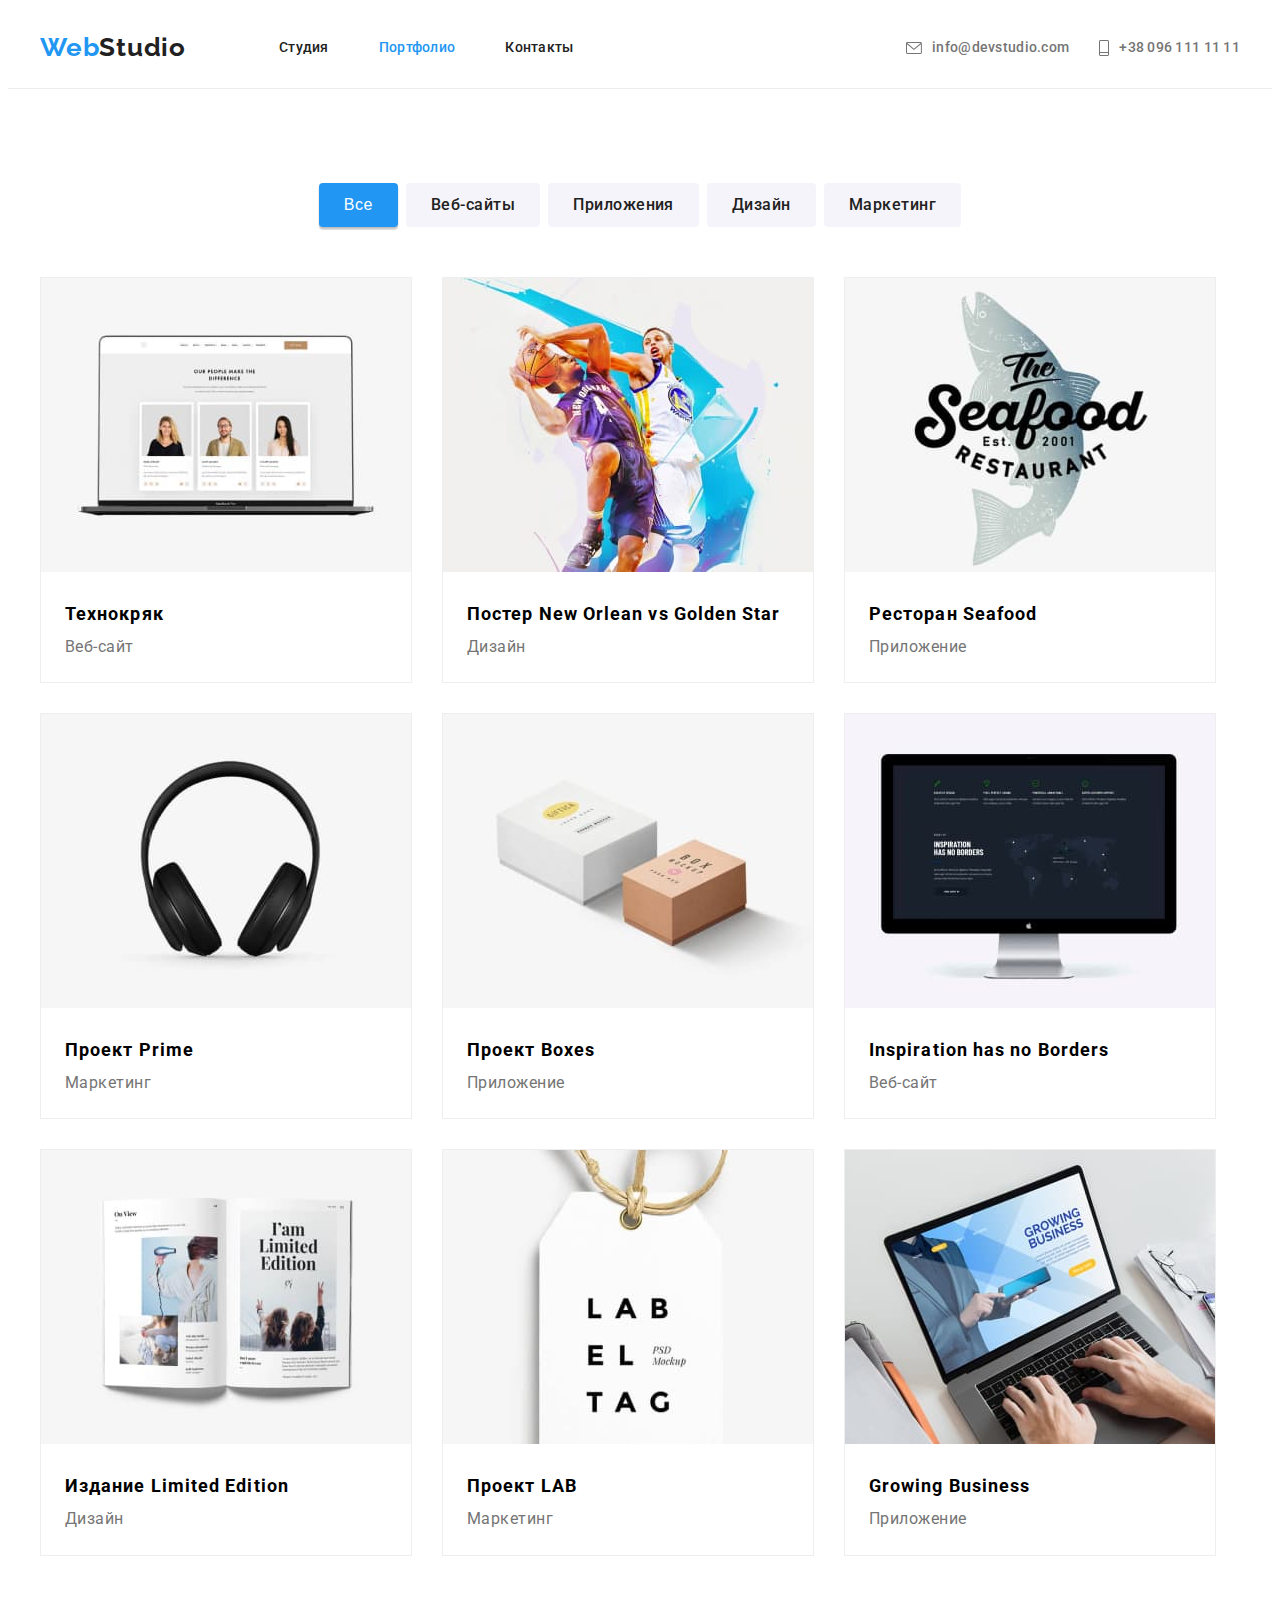
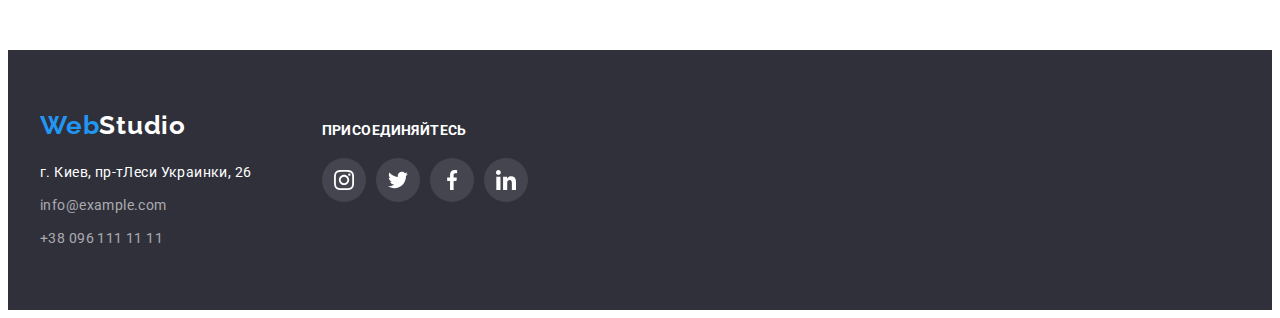
==== portfolio.html @ dd882b48 "start" ====
<!DOCTYPE html>
<html lang="ru">
<head>
    <meta charset="UTF-8">
    <meta http-equiv="X-UA-Compatible" content="IE=edge">
    <meta name="viewport" content="width=device-width, initial-scale=1.0">
    <link rel="preconnect" href="https://fonts.googleapis.com"> 
    <link rel="preconnect" href="https://fonts.gstatic.com" crossorigin> 
    <link href="https://fonts.googleapis.com/css2?family=Raleway:wght@700&family=Roboto:wght@400;500;700;900&display=swap" rel="stylesheet">
    <link rel="stylesheet" href="https://cdnjs.cloudflare.com/ajax/libs/modern-normalize/1.1.0/modern-normalize.min.css" integrity="sha512-wpPYUAdjBVSE4KJnH1VR1HeZfpl1ub8YT/NKx4PuQ5NmX2tKuGu6U/JRp5y+Y8XG2tV+wKQpNHVUX03MfMFn9Q==" crossorigin="anonymous" referrerpolicy="no-referrer" />
    <link rel="stylesheet" href="./css/style.css"> 
    <title>Portfolio</title>
</head>
<body>
    <header class="header-portfolio">
        <div class="container nav-header">
            <a href="./index.html" class="header-logo-portfolio"><span class="logo-akcent-portfolio">Web</span>Studio</a>
            <nav class="header-navigation">    
                <ul class="header-list">
                    <li class="header-item"><a href="./index.html" class="header-link-portfolio">Студия</a></li>
                    <li class="header-item"><a href="./portfolio.html" class="header-link-portfolio current ">Портфолио</a></li>
                    <li class="header-item"><a href="/" class="header-link-portfolio">Контакты</a></li>
                </ul>
            </nav>
                <div class="header-connect">
                    <ul class="header-link-second">
                        <li><a class="header-link-text-portfolio" href="emilito:info@devstudio.com">
                            <svg class="header-link-icon" width="16" height="12">
                                <use href="./images/symbol-defs.svg#icon-envelope" ></use>
                            </svg>
                            info@devstudio.com</a></li>
                        <li><a class="header-tel-portfolio" href="tel:+380961111111">
                            <svg class="header-link-icon" width="10" height="16">
                                <use href="./images/symbol-defs.svg#icon-Vector" ></use>
                            </svg>
                            +38 096 111 11 11</a></li>
                    </ul>
                </div>
        </div>
    </header>
        <!-- радіокнопки портфоліо -->
    <main>
        <section class="portfolio-block section">
            <div class="container">
                <ul class="button-portfolio-list ">
                    <li class="portfolio-button-item"><button type="button" class="hero-button-portfolio-acent button">Все</button></li>
                    <li class="portfolio-button-item"><button type="button" class="hero-button-portfolio button">Веб-сайты</button></li>
                    <li class="portfolio-button-item"><button type="button" class="hero-button-portfolio button">Приложения</button></li>
                    <li class="portfolio-button-item"><button type="button" class="hero-button-portfolio button">Дизайн</button></li>
                    <li class="portfolio-button-item"><button type="button" class="hero-button-portfolio button">Маркетинг</button></li>
                </ul>
                <ul class="portfolio-list">
                    <li class="portfolio-list-item">
                        <img src="./imagesportfolio/tex.jpg" alt="Веб-сайт" width="370"/>
                        <div class="portfolio-text-block">
                            <h3 class="portfolio-title">Технокряк</h3>
                            <p class="portfolio-text">Веб-сайт</p>
                        </div>
                    </li>
                    <li class="portfolio-list-item">
                        <img src="./imagesportfolio/poster.jpg" alt="Волейбол" width="370"/>
                        <div class="portfolio-text-block">
                            <h3 class="portfolio-title ">Постер <span lang="en">New Orlean vs Golden Star</span></h3>
                            <p class="portfolio-text">Дизайн</p>
                        </div>
                    </li>
                    <li class="portfolio-list-item">
                        <img src="./imagesportfolio/sea.jpg" alt="Риба" width="370"/>
                        <div class="portfolio-text-block">
                            <h3 class="portfolio-title">Ресторан <span lang="en">Seafood</span></h3>
                            <p class="portfolio-text">Приложение</p>
                        </div>
                    </li>
                    <li class="portfolio-list-item">
                        <img src="./imagesportfolio/prime.jpg" alt="Навушники" width="370"/>
                        <div class="portfolio-text-block">
                            <h3 class="portfolio-title">Проект <span lang="en">Prime</span></h3>
                            <p class="portfolio-text">Маркетинг</p>
                        </div>
                    </li>
                    <li class="portfolio-list-item">
                        <img src="./imagesportfolio/boxes.jpg" alt="дві коробки" width="370"/>
                        <div class="portfolio-text-block">
                            <h3 class="portfolio-title">Проект <span lang="en">Boxes</span></h3>
                            <p class="portfolio-text">Приложение</p>
                        </div>
                    </li>
                    <li class="portfolio-list-item">
                        <img src="./imagesportfolio/inspiration.jpg" alt="монітор" width="370"/>
                        <div class="portfolio-text-block">
                            <h3  class="portfolio-title" lang="en">Inspiration has no Borders</h3>
                            <p class="portfolio-text">Веб-сайт</p>
                        </div>
                    </li>
                    <li class="portfolio-list-item">
                        <img src="./imagesportfolio/book.jpg" alt="книга" width="370"/>
                        <div class="portfolio-text-block">
                            <h3 class="portfolio-title">Издание <span lang="en">Limited Edition</span></h3>
                            <p class="portfolio-text">Дизайн</p>
                        </div>
                    </li>
                    <li class="portfolio-list-item">
                        <img src="./imagesportfolio/lab.jpg" alt="бірка" width="370"/>
                        <div class="portfolio-text-block">
                            <h3 class="portfolio-title">Проект <span lang="en">LAB</span></h3>
                            <p class="portfolio-text">Маркетинг</p>
                        </div>
                    </li>
                    <li class="portfolio-list-item">
                        <img src="./imagesportfolio/lap.jpg" alt="ноутбук" width="370"/>
                        <div class="portfolio-text-block">
                            <h3 class="portfolio-title" lang="en">Growing Business</h3>
                            <p class="portfolio-text">Приложение</p>
                        </div>
                    </li>
                </ul>
            </div>
        </section>
    </main>
    <!-- підвал портфоліо -->
    <footer class="footer section-second">
        <address>
            <div class="address container">
                <div class="footer-cordenats">
                    <a class="footer-logo" href="/"><span class="logo-akcent">Web</span>Studio</a>
                    <ul class="footer-list">
                        <li class="footer-item"><a href="https://bit.ly/3pXMvUd" target="_blank" rel="noopener, noindex, nofollow" class="footer-address">г. Киев, пр-тЛеси Украинки, 26</a> </li>
                        <li class="footer-item"><a  href="mailto:info@devstudio.com" class="footer-link">info@example.com</a> </li>
                        <li class="footer-item"><a href="tel:+380961111111" class="footer-tel">+38 096 111 11 11</a> </li>
                    </ul>
                </div>
                <div class="footer-conect">
                    <h4 class="conect-title">присоединяйтесь</h4>
                    <ul class="conect-list">
                        <li class="conect-item">
                            <a class="footer-link-icon" href="">
                                <svg class="footer-icon" width="20" height="20">
                                    <use href="./images/symbol-defs.svg#icon-instagram"></use>
                                </svg>
                            </a>
                        </li>
                        <li class="conect-item">
                            <a class="footer-link-icon" href="">
                                <svg class="footer-icon" width="20" height="20">
                                    <use href="./images/symbol-defs.svg#icon-twitter"></use>
                                </svg>
                            </a>
                        </li>
                        <li class="conect-item">
                            <a class="footer-link-icon" href="">
                                <svg class="footer-icon" width="20" height="20">
                                    <use href="./images/symbol-defs.svg#icon-facebook"></use>
                                </svg>
                            </a>
                        </li>
                        <li class="conect-item">
                            <a class="footer-link-icon" href="">
                                <svg class="footer-icon" width="20" height="20">
                                    <use href="./images/symbol-defs.svg#icon-linkedin-"></use>
                                </svg>
                            </a>
                        </li>
                    </ul>
                </div>
            </div>
        </address>
    </footer>


    
</body>
</html>
---- css/style.css ----
body {
    font-family: 'Roboto', Tahoma, sans-serif;
}

:root {
    --primery-text-color: #212121;
    --second-text-color: #757575; 
    --title-white-color: #FFFFFF;
    --akcent-color: #2196F3;
    --silver-icon:#AFB1B8;


}

p, 
h1, 
h2, 
h3, 
h4 {
    margin: 0;
}

ul,ol {
    padding-left: 0;
    margin: 0;
}



.container{
    width: 1200px;
    padding-left: 15px;
    padding-right: 15px;
    margin: 0 auto;

}

.section{
    padding-top: 94px;
    padding-bottom: 94px;
}


/* --------------------WebStudio----------------- */

.header-logo{
    font-family: 'Raleway', Tahoma, sans-serif;
    color: var(--primery-text-color);
    font-weight: 700;
    font-size: 26px;
    line-height: 1.2;
    text-decoration: none;
    letter-spacing: 0.03em;

    margin-right: 93px;
}

.logo-akcent{
    color: var(--akcent-color);
}

.nav-header{
    display: flex;
    align-items: center;

    min-height: 80px;
    /* padding-top: 32px;
    padding-bottom: 32px; */
}

/* -------------------------Студiя------------------ */

.header-list{
    display: flex;

    font-weight: 500;
    font-size: 14px;
    line-height: 1.14;
    list-style: none;
    letter-spacing: 0.02em;

}

.header-item:not(:last-child){
    margin-right: 50px;

}

.header-link{
    color: var(--primery-text-color);
    text-decoration: none;

    padding-top: 32px;
    padding-bottom: 32px;
    
}

.header-link:hover,
.header-link:focus{
    color: var(--akcent-color);
    cursor: pointer;
    
}

.header-link.current {
    color: var(--akcent-color);
}

.header-connect{
    margin-left: auto;

}

.header-link-second{
    display: flex;

    font-weight: 500;
    font-size: 14px;
    line-height: 1.14;
    list-style: none;
    letter-spacing: 0.02em;
}

.header-link-text, .header-link-tel{
    display: flex;
    color: var(--second-text-color);
    text-decoration: none;
    align-items: center;
}

.header-link-tel:hover,
.header-link-text:hover,
.header-link-tel:focus,
.header-link-text:focus{
    color: var(--akcent-color);
    cursor: pointer;
}

.header-link-tel{
    margin-left: 30px;

}
.header-link-item{

}

.header-link-icon{
    margin-right: 10px;
    fill: currentColor;

}

.header{
    /* padding-top: 24px;
    padding-bottom: 25px; */
    /* min-height: 80px; */
}

/* ---------------------------hero------------------- */

.hero{
    background-color: #2F303A;
    text-align: center;
    height: 600px;
    max-width: 1600px;

    padding-top: 200px;
    padding-bottom: 200px;

    background-image: linear-gradient(rgba(47, 48, 58, 0.4), rgba(47, 48, 58, 0.4)), 
    url(../images/hero.jpg);
    background-size: contain;
    background-position: center;
    background-repeat: no-repeat;
}

.hero-title{
    color:var(--title-white-color);
    font-weight: 900;
    font-size: 44px;
    line-height: 1.4;
    letter-spacing: 0.06em;
    text-transform: uppercase;
    text-align: center;

    width: 696px;
    margin: auto;
    
    padding-bottom: 30px;
    /* padding-left: 252px;
    padding-right: 252px; */
}

.button{
    border: solid transparent;
}

.hero-button{
    display: inline-block;
    font-family: 'Roboto', Tahoma, sans-serif;
    background-color: var(--akcent-color);
    color:var(--title-white-color);
    min-width: 200px;
    height: 50.16px;
    left: 713px;
    top: calc(50% - 50.16px/2 - 700.42px);
    font-weight: 700;
    font-size: 16px;
    line-height: 1.9;
    letter-spacing: 0.06em;
    
    align-items: center;
    text-align: center;
    text-shadow: 0px 4px 4px rgba(0, 0, 0, 0.25);
    
    padding: 10px 32px;
    border-radius: 4px;
    box-shadow: 0px 4px 4px rgba(0, 0, 0, 0.15);

}

/* --------------------------- benefits ----------------------*/

.visually-hidden {
    position: absolute;
    white-space: nowrap;
    width: 1px;
    height: 1px;
    overflow: hidden;
    border: 0;
    padding: 0;
    clip: rect(0 0 0 0);
    clip-path: inset(50%);
    margin: -1px;
} 

.benefits{
    display: flex;
}

.benefits-list{
    list-style: none;

    display: flex;
    margin-right: -30px;
}

.benefits-item{
    
}

.benefits-box {
    display: flex;
    background: #F5F4FA;
    width: 270px;
    height: 120px;
    border-radius: 4px; 
    margin-bottom: 30px;

    align-items: center;
    justify-content: center;


}

.benefits-pictures{

}

.benefits-title{
    font-weight: 700;
    font-size: 14px;
    line-height: 1.14;
    letter-spacing: 0.03em;
    text-transform: uppercase;

    margin-bottom: 10px;
}

.benefits-item{
    flex-basis:calc(100%/4 - 30px);
    margin-right: 30px;
}

.benefits-item:last-child{
    margin-right: 0;
}


.benefits-text{
    color: var(--second-text-color);
    font-weight: 400;
    font-size: 14px;
    line-height: 1.7;
    letter-spacing: 0.03em;
}

/*Чим ми займаємся*/

.section-third{
    padding-bottom: 94px;
}

.about-list{
    list-style: none;
    display: flex;
    margin-right: -30px;
}

.about-item{
    display: flex;
    flex-basis:calc(100%/3 - 30px);
    margin-right: 30px;
}

.about-item:last-child{
    margin-right: 0;
}



.about-title, .team-title, .client-title{
    font-weight: 700;
    font-size: 36px;
    line-height: 1.2;
    text-align: center;
    letter-spacing: 0.03em;

    margin-bottom: 50px;
}

/* ---------------------------- team ----------------------- */


.team{
    /* margin-bottom: 50px; */
    background-color: #F5F4FA;
}

.team-list{
    list-style: none;
    min-width: 270px;

    display: flex; 
    margin-right: -30px;
}

.team-item{
    flex-basis: calc(100%/4 - 30px);
    background: var(--title-white-color);
    margin-right: 30px;


    box-shadow: 0px 1px 3px rgba(0, 0, 0, 0.12), 0px 1px 1px rgba(0, 0, 0, 0.14), 0px 2px 1px rgba(0, 0, 0, 0.2);
    border-radius: 0px 0px 4px 4px;
}

.team-item:last-child{
    margin-right: 0;
}


.team-title-second{
    font-weight: 500;
    font-size: 16px;
    line-height: 1.2;
    letter-spacing: 0.03em;
    text-align: center;

    padding-bottom: 10px;
}

.team-text{
    color:  var(--second-text-color);
    font-weight: 400;
    font-size: 16px;
    line-height: 1.2;
    letter-spacing: 0.03em;
    text-align: center;
}

.team-socs{
    display: flex;
    list-style: none;
    justify-content: center;
}

.team-socs-item{
    margin-top: 16px;
    margin-right: 10px;
}

.team-socs-link{
    display:flex;
    width: 44px;
    height: 44px;
    border-radius: 50%;

    justify-content: center;
    align-items: center;
    fill: var(--silver-icon);

}

.team-socs-item:last-child{
    margin-right: 0;
}

.team-socs-link:hover,
.team-socs-link:focus{
    background: var(--akcent-color);
    fill: var(--title-white-color);
}

.team-socs-icon{

}

.team-text-block{
    padding-top: 30px;
    padding-bottom: 30px;
}


/* ---------------------------- client ------------------------------------------------------------*/

.client{
    display: flex;
}

.client-list{
    display: flex;
    list-style: none;
    margin-right: -30px;

}

.client-item:last-child{
    margin-right: 0;
}

.client-item{
    display: flex;
    margin-right: 30px;
}



.client-link{
    flex-basis: calc(100%/6 - 30px);
    border: 1px solid var(--silver-icon);
    border-radius: 4px;
    fill: var(--silver-icon);


    width: 170px;
    height:92px;
    

    padding-top: 16px;
    padding-right: 32px;
    padding-bottom: 16px;
    padding-left: 32px;
    
}

.client-link:hover,
.client-link:focus{
    border-color: var(--akcent-color);
    fill: var(--akcent-color);
}

.client-icon{

}


/* ------------------------------- footer ----------------------- */

.footer{
    background-color: #2F303A;

}

.address{
    display: flex;

}

.footer-cordenats{
    margin-right: 70px;

}


.section-second{
    padding-top: 60px;
    padding-bottom: 60px;


}

.footer-logo{
    font-style: normal;
    background-color: #2F303A;
    font-family: 'Raleway', Tahoma, sans-serif;
    color: var(--title-white-color);
    font-weight: 700;
    font-size: 26px;
    line-height: 1.2;
    text-decoration: none;
    letter-spacing: 0.03em;
    cursor: default;

}

.footer-list{
    list-style: none;

    margin-top: 20px;
}

.footer-item:nth-child(-n+2){
    margin-bottom: 9px;
}

.footer-address{
    font-style: normal;
    background-color: #2F303A;
    color: var(--title-white-color);
    font-weight: 400;
    font-size: 14px;
    line-height: 1.7;
    text-decoration: none;
    letter-spacing: 0.03em;
    cursor: default;
}

.footer-link, .footer-tel{
    font-style: normal;
    background-color: #2F303A;;
    color: rgba(255, 255, 255, 0.6);
    font-weight: 400;
    font-size: 14px;
    line-height: 1.7;
    text-decoration: none;
    letter-spacing: 0.03em;
    cursor: default;
} 

.footer-conect{
    display: flex;
    flex-direction: column;

    margin-top: 12px;
}

.conect-title{
    font-style: normal;
    font-weight: 700;
    font-size: 14px;
    line-height: 1,2;
    letter-spacing: 0.03em;
    text-transform: uppercase;
    color: var(--title-white-color);

    align-items: baseline;
    
}

.conect-list{
    display: flex;
    list-style: none;


}

.conect-item{
    display: flex;
    margin-top: 20px;
    margin-right: 10px;
    

}

.conect-item:last-child{
    margin-right: 0;
}

.footer-link-icon{
    display: flex;
    width: 44px;
    height: 44px;
    border-radius: 50%;
    background-color: rgba(255, 255, 255, 0.1);
    fill: var(--title-white-color);

    justify-content: center;
    align-items: center;

}

.footer-link-icon:hover,
.footer-link-icon:focus{
    background-color:var(--akcent-color);
}

.footer-icon{

}


/* ----------------------  портфоліо  -------------------------------------------------------*/

.header-portfolio{
    /* padding-top: 24px;
    padding-bottom: 25px; */
    display: flex;
    border-bottom: 1px solid rgba(236, 236, 236, 1);
    /* box-shadow:0px 4px 4px rgba(0, 0, 0, 0.25); */
}

.header-logo-portfolio{
    font-family: 'Raleway', Tahoma, sans-serif;
    color: var(--primery-text-color);
    font-weight: 700;
    font-size: 26px;
    line-height: 1.2;
    text-decoration: none;
    letter-spacing: 0.03em;
    /* cursor: default; */

    margin-right: 93px;
}

.logo-akcent-portfolio{
    color: var(--akcent-color);
}

.header-link-portfolio{
    color: var(--primery-text-color);
    text-decoration: none;
    cursor: pointer;

}

.header-link-portfolio:hover,
.header-link-portfolio:focus{
    color: var(--akcent-color);
    cursor: pointer;
}

.header-link-portfolio.current{
    color: var(--akcent-color);
}

.header-link-text-portfolio, .header-tel-portfolio{
    display: flex;
    color: var(--second-text-color);
    text-decoration: none;
    align-items: center;
    text-decoration: none;
    cursor: pointer;
}

.header-link-text-portfolio:hover,
.header-link-text-portfolio:focus,
.header-tel-portfolio:hover,
.header-tel-portfolio:focus{
    color: var(--akcent-color);
}

.header-tel-portfolio{
    margin-left: 30px;
}

.button-portfolio-list {
    list-style: none;

    display: flex;
    justify-content: center;
    margin-bottom: 50px;
}

.portfolio-button-item:not(:first-child){
    margin-left: 8px;
}

.hero-button-portfolio{
    display: inline-block;
    font-family: 'Roboto', Tahoma, sans-serif;
    background-color: #F5F4FA;
    color: var(--primery-text-color);
    font-weight: 500;
    font-size: 16px;
    line-height: 1.6;
    letter-spacing: 0.03em;
    text-align: center;
    padding: 6px 22px;
    border-radius: 4px;
    min-height: 38px;
}

.hero-button-portfolio:hover,
.hero-button-portfolio:focus{
    background: var(--akcent-color);
    color:var(--title-white-color);
    cursor: pointer;
    box-shadow: 0px 3px 1px rgba(0, 0, 0, 0.1), 0px 1px 2px rgba(0, 0, 0, 0.08), 0px 2px 2px rgba(0, 0, 0, 0.12);
}

.hero-button-portfolio-acent{  
    display: inline-block;
    background-color: var(--akcent-color);
    color:var(--title-white-color);
    font-weight: 500;
    font-size: 16px;
    line-height: 1.6;
    letter-spacing: 0.03em;
    text-align: center;
    padding: 6px 22px;
    box-shadow: 0px 3px 1px rgba(0, 0, 0, 0.1), 0px 1px 2px rgba(0, 0, 0, 0.08), 0px 2px 2px rgba(0, 0, 0, 0.12);
    border-radius: 4px;
    min-height: 38px;

}

.hero-button-portfolio-acent:hover,
.hero-button-portfolio-acent:focus{
    background-color: var(--title-white-color);
    color: var(--akcent-color);
    cursor: pointer;
}

.portfolio-list{
    list-style: none;


    display: flex;
    flex-wrap: wrap;
    margin-right: -30px; 
    /* margin-left: -3px;  */
}

.portfolio-list-item{
    flex-basis: calc(100%/ 3 -30px);
    /* width: calc((100% -60px) / 3); */
    max-width: 370px;
    margin-right: 30px;
    margin-bottom: 30px;

    background: var(--title-white-color);
    border: 1px solid #EEEEEE;
}

.portfolio-list-item:nth-child(3n +3){
    margin-right: 0;
}

.portfolio-list-item:nth-last-child(-n + 3){
    margin-bottom: 0;
}
.portfolio-list-item:hover{
    box-shadow: 0px 1px 1px rgba(0, 0, 0, 0.12), 0px 4px 4px rgba(0, 0, 0, 0.06), 1px 4px 6px rgba(0, 0, 0, 0.16);
    cursor: pointer;
}

.portfolio-text-block{
    padding-top: 20px;
    padding-bottom: 20px;
    padding-left: 24px;
    padding-right: 24px;
}


.portfolio-title{
    font-weight: 700;
    font-size: 18px;
    line-height: 2;
    letter-spacing: 0.06em;
}

.portfolio-text{
    color: var(--second-text-color);
    font-weight: 400;
    font-size: 16px;
    line-height: 1.9;
    letter-spacing: 0.03em;
}
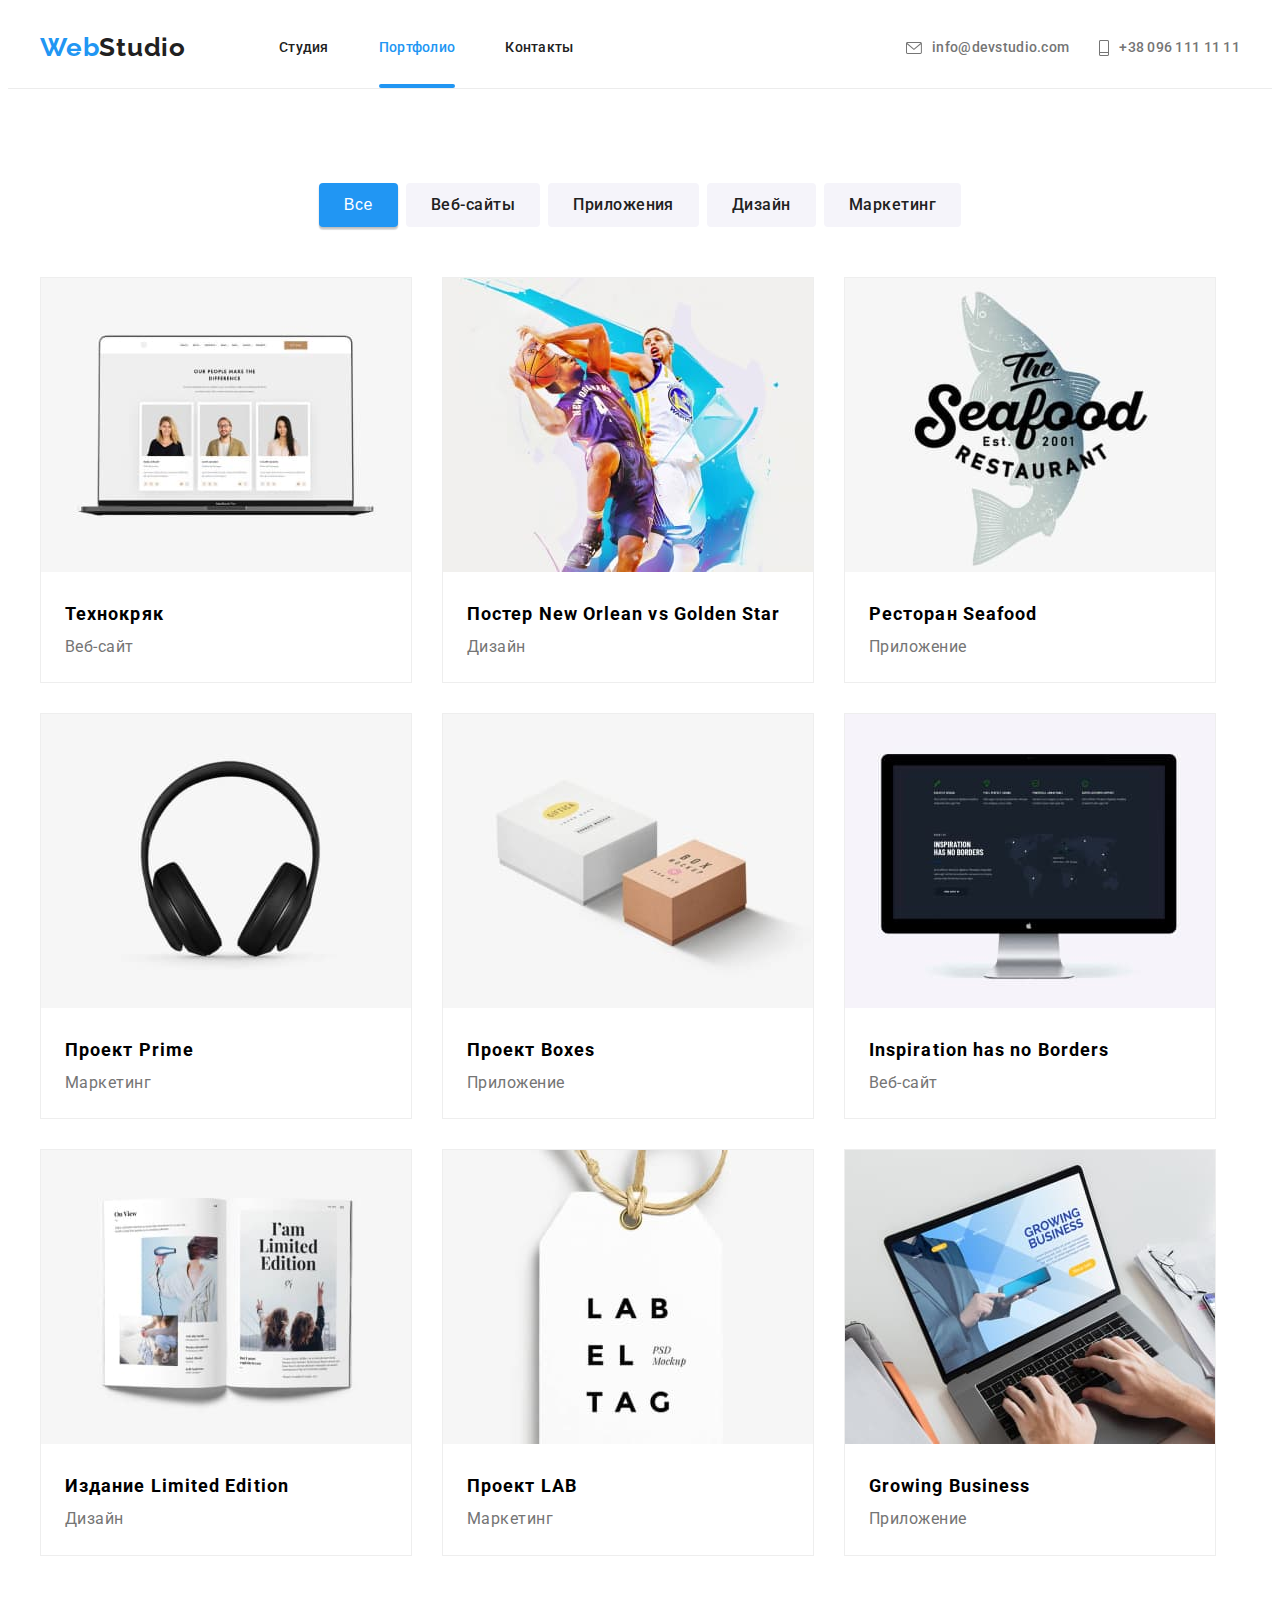
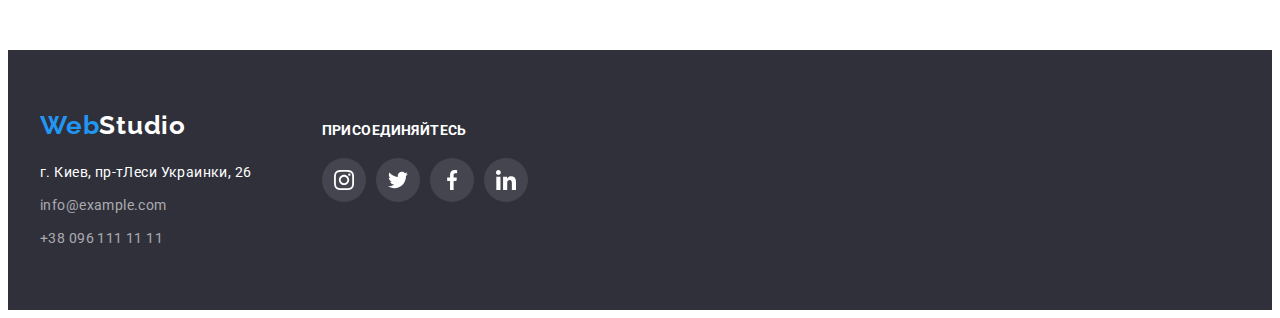
==== commit 65c5c9f8: "no good" ====
--- a/portfolio.html
+++ b/portfolio.html
@@ -51,10 +51,15 @@
                 </ul>
                 <ul class="portfolio-list">
                     <li class="portfolio-list-item">
-                        <img src="./imagesportfolio/tex.jpg" alt="Веб-сайт" width="370"/>
+                        <div class="portfolio-wrap">
+                            <img src="./imagesportfolio/tex.jpg" alt="Веб-сайт" width="370"/>
+                            <p class="portfolio-top-text">Ресурс предлагает комплексные предложения с разным уровнем функционала и сервисов. Все это позволит посетителю получить исчерпывающие сведения  +о компании или частном лице.</p>
+                        </div>
                         <div class="portfolio-text-block">
                             <h3 class="portfolio-title">Технокряк</h3>
                             <p class="portfolio-text">Веб-сайт</p>
+
                         </div>
                     </li>
                     <li class="portfolio-list-item">
--- a/css/style.css
+++ b/css/style.css
@@ -8,6 +8,7 @@
     --title-white-color: #FFFFFF;
     --akcent-color: #2196F3;
     --silver-icon:#AFB1B8;
+    --time-trasition: 250ms linear cubic-bezier(0.4, 0, 0.2, 1);
 
 
 }
@@ -86,6 +87,10 @@
 
 }
 
+.header-item{
+    position: relative;
+}
+
 .header-link{
     color: var(--primery-text-color);
     text-decoration: none;
@@ -93,12 +98,30 @@
     padding-top: 32px;
     padding-bottom: 32px;
     
+}
+
+.header-link.current::after{
+    content: '';
+    position: absolute;
+    
+    display: block;
+
+    width: 100%;
+    height: 4px;
+    border-radius: 2px;
+    background-color: var(--akcent-color);
+    left:0px;
+    bottom: -32px;
+
+
+
 }
 
 .header-link:hover,
 .header-link:focus{
     color: var(--akcent-color);
     cursor: pointer;
+    transform:  color 250ms linear cubic-bezier(0.4, 0, 0.2, 1);
     
 }
 
@@ -134,6 +157,7 @@
 .header-link-text:focus{
     color: var(--akcent-color);
     cursor: pointer;
+    transition:  color 250ms linear cubic-bezier(0.4, 0, 0.2, 1);
 }
 
 .header-link-tel{
@@ -311,10 +335,34 @@
     display: flex;
     flex-basis:calc(100%/3 - 30px);
     margin-right: 30px;
+
+    position: relative;
 }
 
 .about-item:last-child{
     margin-right: 0;
+}
+
+.about-item-text{
+    display: inline-block;
+    position: absolute;
+    padding-top: 27px;
+    padding-bottom: 27px;
+    text-align: center;
+
+    width: 100%;
+    max-height: 70px;
+    background-color: rgba(47, 48, 58, 0.8);
+    color: var(--title-white-color);
+
+    font-weight: 700;
+    font-size: 14px;
+    line-height: 1.2;
+    letter-spacing: 0.03em;
+    text-transform: uppercase;
+
+    left: 0px;
+    bottom: 0px;
 }
 
 
@@ -408,8 +456,10 @@
 
 .team-socs-link:hover,
 .team-socs-link:focus{
-    background: var(--akcent-color);
+    background-color: var(--akcent-color);
     fill: var(--title-white-color);
+    transition:  fill 250ms linear cubic-bezier(0.4, 0, 0.2, 1),   
+    background-color 250ms linear cubic-bezier(0.4, 0, 0.2, 1);
 }
 
 .team-socs-icon{
@@ -468,6 +518,7 @@
 .client-link:focus{
     border-color: var(--akcent-color);
     fill: var(--akcent-color);
+    transition: border-color 250ms linear cubic-bezier(0.4, 0, 0.2, 1), fill 250ms linear cubic-bezier(0.4, 0, 0.2, 1);
 }
 
 .client-icon{
@@ -603,6 +654,7 @@
 .footer-link-icon:hover,
 .footer-link-icon:focus{
     background-color:var(--akcent-color);
+    transition: background-color 250ms linear cubic-bezier(0.4, 0, 0.2, 1);
 }
 
 .footer-icon{
@@ -644,10 +696,27 @@
 
 }
 
+
+
+.header-link-portfolio.current::after{
+    display: block;
+    content: '';
+    position: absolute;
+
+    width: 100%;
+    height: 4px;    
+    border-radius: 2px;
+    background-color: var(--akcent-color);
+
+    left: 0px;
+    bottom: -32px;
+}
+
 .header-link-portfolio:hover,
 .header-link-portfolio:focus{
     color: var(--akcent-color);
     cursor: pointer;
+    transition: color 250ms linear cubic-bezier(0.4, 0, 0.2, 1);
 }
 
 .header-link-portfolio.current{
@@ -668,6 +737,7 @@
 .header-tel-portfolio:hover,
 .header-tel-portfolio:focus{
     color: var(--akcent-color);
+    transition: color 250ms linear cubic-bezier(0.4, 0, 0.2, 1);
 }
 
 .header-tel-portfolio{
@@ -703,10 +773,11 @@
 
 .hero-button-portfolio:hover,
 .hero-button-portfolio:focus{
-    background: var(--akcent-color);
+    background-color: var(--akcent-color);
     color:var(--title-white-color);
     cursor: pointer;
     box-shadow: 0px 3px 1px rgba(0, 0, 0, 0.1), 0px 1px 2px rgba(0, 0, 0, 0.08), 0px 2px 2px rgba(0, 0, 0, 0.12);
+    transition:  background-color 250ms linear cubic-bezier(0.4, 0, 0.2, 1), box-shadow 250ms linear cubic-bezier(0.4, 0, 0.2, 1), color 250ms linear cubic-bezier(0.4, 0, 0.2, 1);
 }
 
 .hero-button-portfolio-acent{  
@@ -730,6 +801,7 @@
     background-color: var(--title-white-color);
     color: var(--akcent-color);
     cursor: pointer;
+    transition: background-color 250ms linear cubic-bezier(0.4, 0, 0.2, 1), color 250ms linear cubic-bezier(0.4, 0, 0.2, 1);
 }
 
 .portfolio-list{
@@ -751,6 +823,8 @@
 
     background: var(--title-white-color);
     border: 1px solid #EEEEEE;
+    
+
 }
 
 .portfolio-list-item:nth-child(3n +3){
@@ -763,6 +837,35 @@
 .portfolio-list-item:hover{
     box-shadow: 0px 1px 1px rgba(0, 0, 0, 0.12), 0px 4px 4px rgba(0, 0, 0, 0.06), 1px 4px 6px rgba(0, 0, 0, 0.16);
     cursor: pointer;
+    transition: box-shadow 250ms linear cubic-bezier(0.4, 0, 0.2, 1);
+}
+
+.portfolio-list-item:hover .portfolio-top-text{
+    transform: translateY(0%);
+}
+
+.portfolio-wrap{
+    position: relative;
+    overflow: hidden; 
+}
+
+.portfolio-top-text{
+    position: absolute;
+
+
+    height: 100%;
+    top: 0;
+    padding: 63px 24px 63px 24px;
+    background-color:rgba(33, 150, 243, 0.9);
+    font-weight: 400;
+    font-size: 18px;
+    line-height: 1.6;
+    letter-spacing: 0.03em;
+    color: var(--title-white-color);
+
+    transform: translateY(100%);
+    transition: transform 250ms linear;
+
 }
 
 .portfolio-text-block{
@@ -789,4 +892,29 @@
 }
 
 
-
+.backdrop{
+    position: fixed;
+    /* top: 0; */
+    width: 100%;
+    height: 1000%;
+    background-color: rgba(0, 0, 0, 0.2);
+
+}
+
+.modal{
+    width: 528px;
+    min-height: 581px;
+    border-radius: 4px;
+    background-color:rgba(255, 255, 255, 1);
+ 
+
+        top: 50%;
+        left: 50%;
+        transform: translate(-50%, -50%);
+
+        margin: 0;
+
+}
+
+
+
